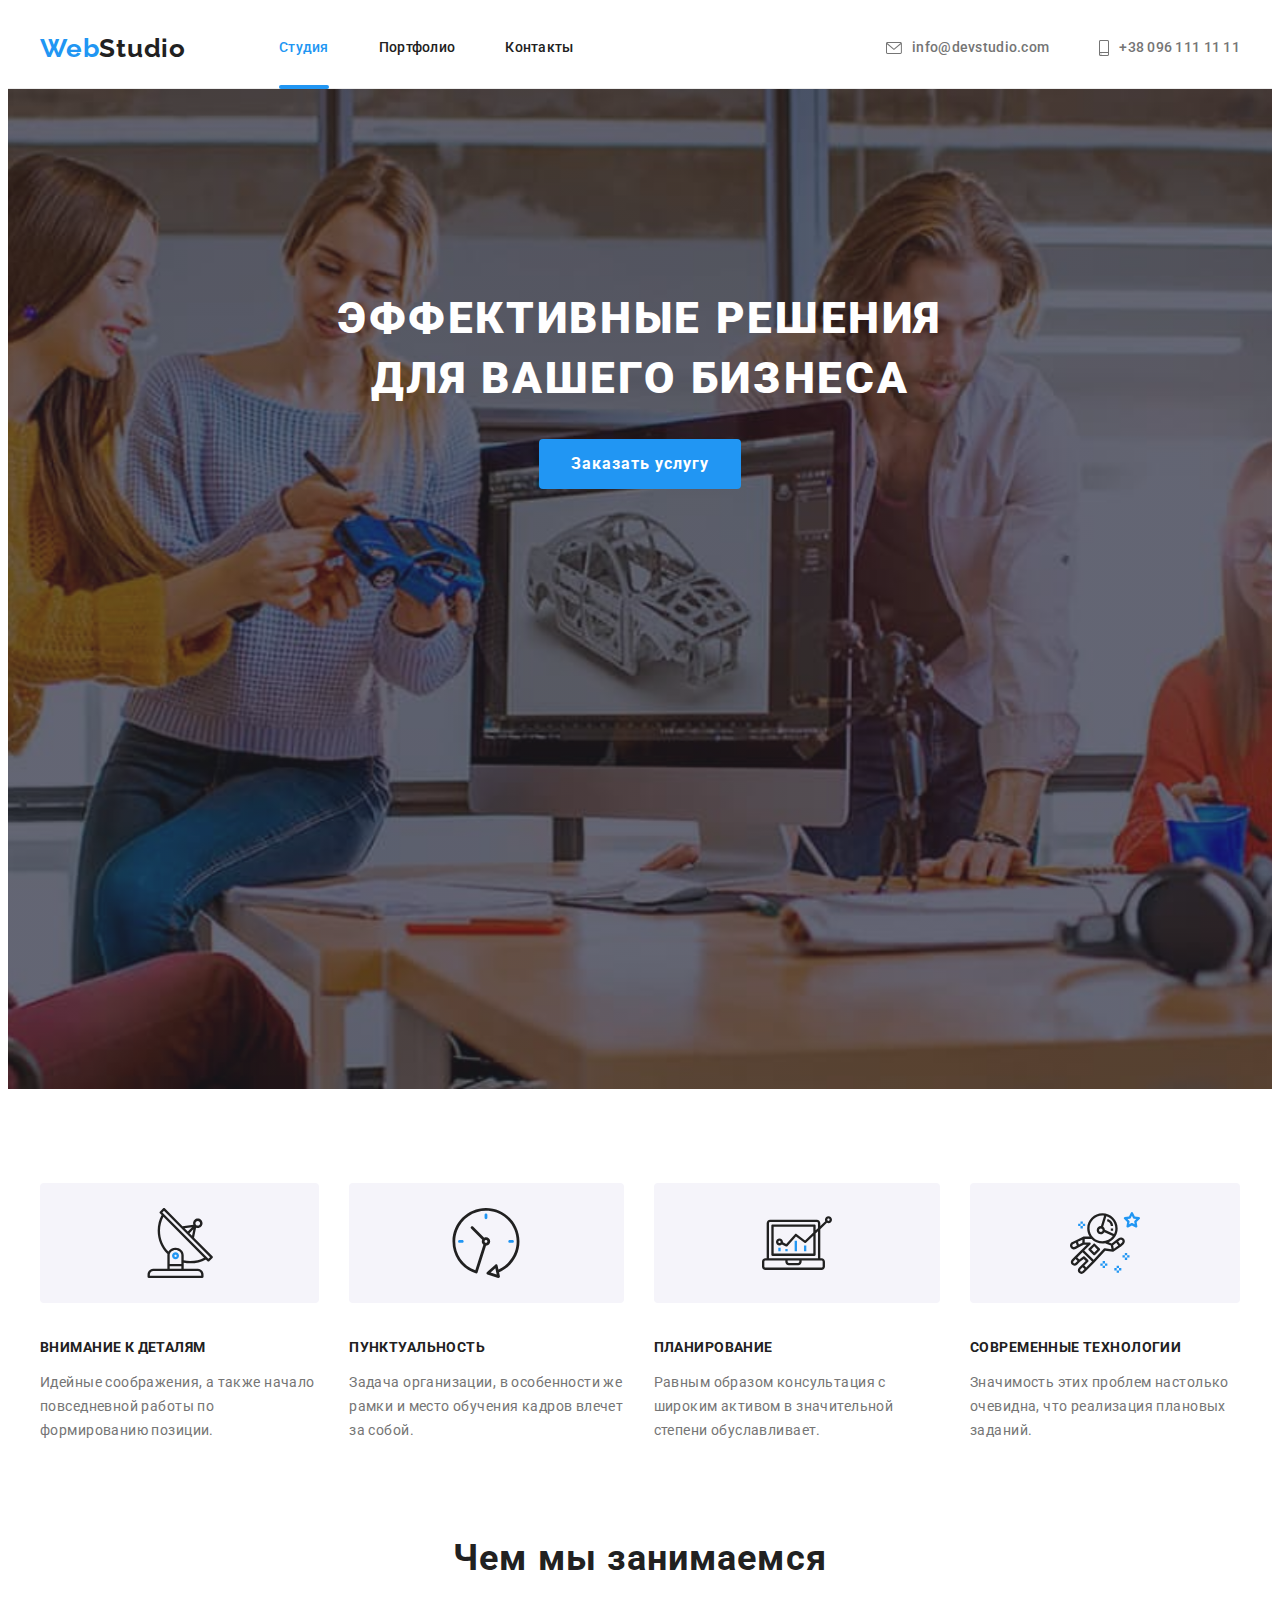
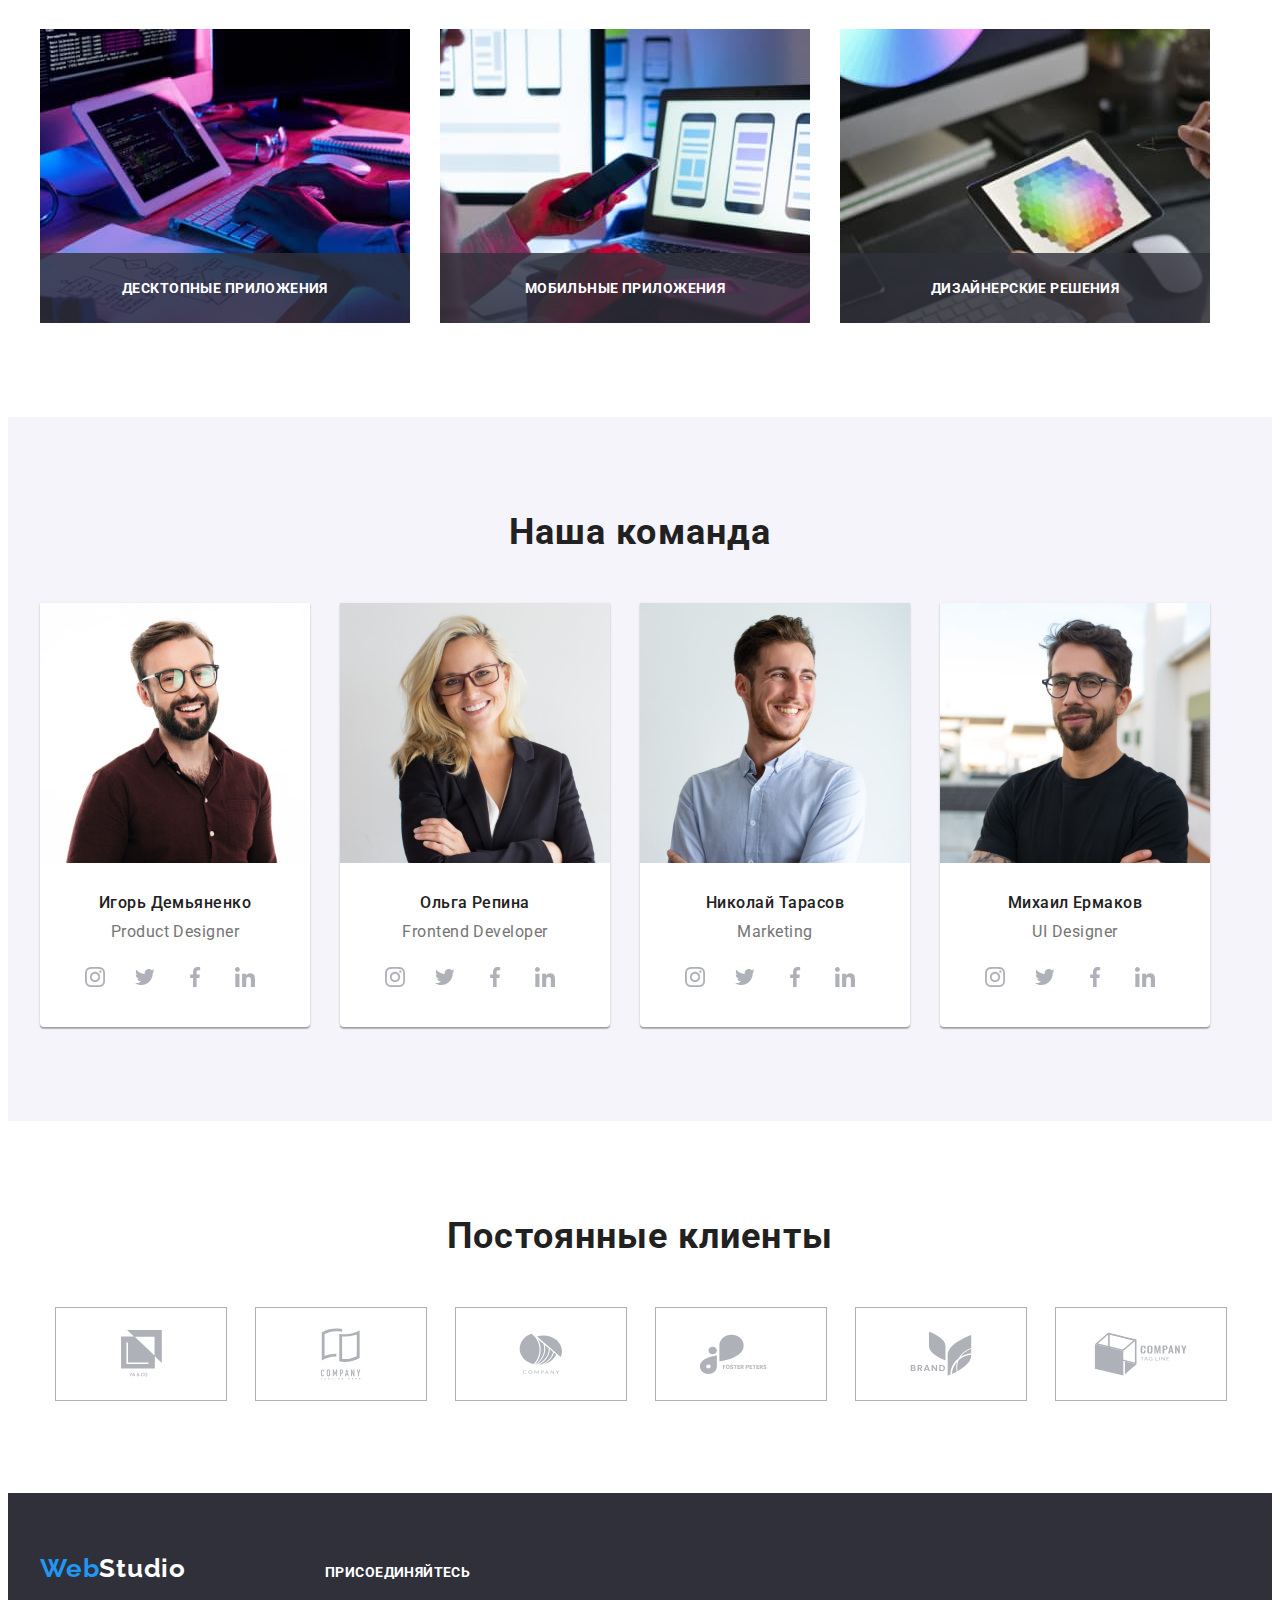
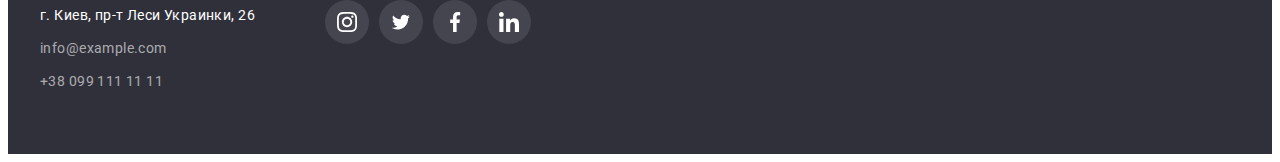
==== index.html @ 108ed402 "Initial commit" ====
<!DOCTYPE html>
<html lang="ru">

<head>
    <meta charset="UTF-8">
    <meta http-equiv="X-UA-Compatible" content="IE=edge">
    <meta name="viewport" content="width=device-width, initial-scale=1.0">
    <title>goit-markup-hw-03</title>
    <link rel="preconnect" href="https://fonts.googleapis.com">
    <link rel="preconnect" href="https://fonts.gstatic.com" crossorigin>
    <link
        href="https://fonts.googleapis.com/css2?family=Raleway:wght@700&family=Roboto:wght@400;500;700;900&display=swap"
        rel="stylesheet">
    <link rel="stylesheet" href="https://cdnjs.cloudflare.com/ajax/libs/modern-normalize/1.1.0/modern-normalize.min.css"
        integrity="sha512-wpPYUAdjBVSE4KJnH1VR1HeZfpl1ub8YT/NKx4PuQ5NmX2tKuGu6U/JRp5y+Y8XG2tV+wKQpNHVUX03MfMFn9Q=="
        crossorigin="anonymous" referrerpolicy="no-referrer" />
    <link rel="stylesheet" href="./css/style.css">
</head>

<body class="page">
    <!-- Шапка страницы -->
    <header class="page-header">
        <div class="container page-header-container">
            <nav class="page-header-nav">
                <!--Логотип-ссылка-->
                <a href="./index.html" class="logo link header-logo"><span class="logo-web">Web</span>Studio</a>
                <!--Навигация на другие страницы-->
                <ul class="site-nav list">
                    <li class="site-nav-item"><a href="./index.html" class="site-nav-link link site-nav-link-current"
                            aria-current="page">Студия</a></li>
                    <li class="site-nav-item"><a href="./portfolio.html" class="site-nav-link link">Портфолио</a></li>
                    <li class="site-nav-item"><a href="" class="site-nav-link link">Контакты</a></li>
                </ul>
            </nav>
            <!--Контакты-->
            <ul class="contacts-nav list">
                <li class="contacts-nav-item">
                    <a href="mailto:info@devstudio.com" class="contacts-nav-link link">
                        <svg class="header-contact-icon" width="16" height="12">
                            <use href="./images/icons.svg#icon-header_mail"></use>
                        </svg>
                        info@devstudio.com
                    </a>
                </li>
                <li class="contacts-nav-item">
                    <a href="tel:+380961111111" class="contacts-nav-link link">
                        <svg class="header-contact-icon" width="10" height="16">
                            <use href="./images/icons.svg#icon-header_phone"></use>
                        </svg>
                        +38 096 111 11 11
                    </a>
                </li>
            </ul>
        </div>
    </header>
    <!--Основная часть страницы-->
    <main>
        <!--Герой-->
        <section class="hero">
            <h1 class="hero-title">Эффективные решения для вашего бизнеса</h1>
            <button type="button" class="button button-hero" data-modal-open>Заказать услугу</button>
            <div class="backdrop is-hidden" data-modal>
                <div class="modal">
                    <button class="modal-close-btn" data-modal-close>
                        <svg class="modal-close-icon" width="11" height="11">
                            <use href="./images/icons.svg#icon-close"></use>
                        </svg>
                    </button>
                </div>
            </div>
        </section>
        <!--Блок особенности-->
        <section class="section">
            <div class="container">
                <h2 class="section-title section-title-unvisible">Особенности</h2>
                <ul class="feature-list list">
                    <li class="feature-list-item icon-details">
                        <div class="feature-list-container">
                            <svg class="feature-list-icon" width="70" height="70">
                                <use href="./images/icons.svg#icon-features_01_details"></use>
                            </svg>
                        </div>
                        <h3 class="feature-list-title">Внимание к деталям</h3>
                        <p class="feature-list-text">Идейные соображения, а также начало повседневной работы по
                            формированию позиции.
                        </p>
                    </li>
                    <li class="feature-list-item icon-time">
                        <div class="feature-list-container">
                            <svg class="feature-list-icon" width="70" height="70">
                                <use href="./images/icons.svg#icon-features_02_time"></use>
                            </svg>
                        </div>
                        <h3 class="feature-list-title">Пунктуальность</h3>
                        <p class="feature-list-text">Задача организации, в особенности же рамки и место обучения кадров
                            влечет за собой.
                        </p>
                    </li>
                    <li class="feature-list-item icon-planing">
                        <div class="feature-list-container">
                            <svg class="feature-list-icon" width="70" height="70">
                                <use href="./images/icons.svg#icon-features_03_planing"></use>
                            </svg>
                        </div>
                        <h3 class="feature-list-title">Планирование</h3>
                        <p class="feature-list-text">Равным образом консультация с широким активом в значительной
                            степени обуславливает.
                        </p>
                    </li>
                    <li class="feature-list-item icon-technology">
                        <div class="feature-list-container">
                            <svg class="feature-list-icon" width="70" height="70">
                                <use href="./images/icons.svg#icon-features_04_technology"></use>
                            </svg>
                        </div>
                        <h3 class="feature-list-title">Современные технологии</h3>
                        <p class="feature-list-text">Значимость этих проблем настолько очевидна, что реализация плановых
                            заданий.</p>
                    </li>
                </ul>
            </div>
        </section>
        <!--Блок Чем мы занимаемся-->
        <section class="section section-our-jobs">
            <div class="container">
                <h2 class="section-title section-our-jobs-title">Чем мы занимаемся</h2>
                <ul class="our-jobs-list list">
                    <li class="our-jobs-list-item">
                        <img class="our-jobs-img" src="./images/WhatWeAreDo1.jpg"
                            alt="Человек занимается написание кода для приложения на компьютере" width="370"
                            height="294">
                        <p class="our-jobs-list-text">Десктопные приложения</p>
                    </li>
                    <li class="our-jobs-list-item">
                        <img class="our-jobs-img" src="./images/WhatWeAreDo2.jpg"
                            alt="Человек выбирает макет для приложения, держа в руке телефон" width="370" height="294">
                        <p class="our-jobs-list-text">Мобильные приложения</p>
                    </li>
                    <li class="our-jobs-list-item">
                        <img class="our-jobs-img" src="./images/WhatWeAreDo3.jpg" alt="Человек подбор цвет на планшете"
                            width="370" height="294">
                        <p class="our-jobs-list-text">Дизайнерские решения</p>
            </div>
            </li>
            </ul>
            </div>
        </section>
        <!--Блок Наша команда-->
        <section class="section team">
            <div class="container">
                <h2 class="section-title">Наша команда</h2>
                <ul class="team-list list">
                    <li class="team-list-item">
                        <img src="./images/personal1.jpg" alt="Парень в очках с бородой и усами в бордовой рубашке"
                            width="270" height="260" class="team-photo">
                        <h3 class="team-list-title">Игорь Демьяненко</h3>
                        <p class="team-list-text">Product Designer</p>
                        <ul class="team-social-list list">
                            <li class="team-social-item">
                                <a href="" class="team-social-link link">
                                    <svg class="team-social-icon" width="20" height="20">
                                        <use href="./images/icons.svg#icon-social_instagram"></use>
                                    </svg>
                                </a>
                            </li>
                            <li class="team-social-item">
                                <a href="" class="team-social-link link">
                                    <svg class="team-social-icon" width="20" height="20">
                                        <use href="./images/icons.svg#icon-social_twitter"></use>
                                    </svg>
                                </a>
                            </li>
                            <li class="team-social-item">
                                <a href="" class="team-social-link link">
                                    <svg class="team-social-icon" width="20" height="20">
                                        <use href="./images/icons.svg#icon-social_facebook"></use>
                                    </svg>
                                </a>
                            </li>
                            <li class="team-social-item">
                                <a href="" class="team-social-link link">
                                    <svg class="team-social-icon" width="20" height="20">
                                        <use href="./images/icons.svg#icon-social_linkedin"></use>
                                    </svg>
                                </a>
                            </li>
                        </ul>
                    </li>
                    <li class="team-list-item">
                        <img src="./images/personal2.jpg" alt="Девушка со светлыми волосами в очках а пиджаке"
                            width="270" height="260" class="team-photo">
                        <h3 class="team-list-title">Ольга Репина</h3>
                        <p class="team-list-text">Frontend Developer</p>
                        <ul class="team-social-list list">
                            <li class="team-social-item">
                                <a href="" class="team-social-link link">
                                    <svg class="team-social-icon" width="20" height="20">
                                        <use href="./images/icons.svg#icon-social_instagram"></use>
                                    </svg>
                                </a>
                            </li>
                            <li class="team-social-item">
                                <a href="" class="team-social-link link">
                                    <svg class="team-social-icon" width="20" height="20">
                                        <use href="./images/icons.svg#icon-social_twitter"></use>
                                    </svg>
                                </a>
                            </li>
                            <li class="team-social-item">
                                <a href="" class="team-social-link link">
                                    <svg class="team-social-icon" width="20" height="20">
                                        <use href="./images/icons.svg#icon-social_facebook"></use>
                                    </svg>
                                </a>
                            </li>
                            <li class="team-social-item">
                                <a href="" class="team-social-link link">
                                    <svg class="team-social-icon" width="20" height="20">
                                        <use href="./images/icons.svg#icon-social_linkedin"></use>
                                    </svg>
                                </a>
                            </li>
                        </ul>
                    </li>
                    <li class="team-list-item">
                        <img src="./images/personal3.jpg" alt="Парень в светлой рубашке" width="270" height="260"
                            class="team-photo">
                        <h3 class="team-list-title">Николай Тарасов</h3>
                        <p class="team-list-text">Marketing</p>
                        <ul class="team-social-list list">
                            <li class="team-social-item">
                                <a href="" class="team-social-link link">
                                    <svg class="team-social-icon" width="20" height="20">
                                        <use href="./images/icons.svg#icon-social_instagram"></use>
                                    </svg>
                                </a>
                            </li>
                            <li class="team-social-item">
                                <a href="" class="team-social-link link">
                                    <svg class="team-social-icon" width="20" height="20">
                                        <use href="./images/icons.svg#icon-social_twitter"></use>
                                    </svg>
                                </a>
                            </li>
                            <li class="team-social-item">
                                <a href="" class="team-social-link link">
                                    <svg class="team-social-icon" width="20" height="20">
                                        <use href="./images/icons.svg#icon-social_facebook"></use>
                                    </svg>
                                </a>
                            </li>
                            <li class="team-social-item">
                                <a href="" class="team-social-link link">
                                    <svg class="team-social-icon" width="20" height="20">
                                        <use href="./images/icons.svg#icon-social_linkedin"></use>
                                    </svg>
                                </a>
                            </li>
                        </ul>
                    </li>
                    <li class="team-list-item">
                        <img src="./images/personal4.jpg" alt="Парень в очках с бородой и усами в черной футболке"
                            width="270" height="260" class="team-photo">
                        <h3 class="team-list-title">Михаил Ермаков</h3>
                        <p class="team-list-text">UI Designer</p>
                        <ul class="team-social-list list">
                            <li class="team-social-item">
                                <a href="" class="team-social-link link">
                                    <svg class="team-social-icon" width="20" height="20">
                                        <use href="./images/icons.svg#icon-social_instagram"></use>
                                    </svg>
                                </a>
                            </li>
                            <li class="team-social-item">
                                <a href="" class="team-social-link link">
                                    <svg class="team-social-icon" width="20" height="20">
                                        <use href="./images/icons.svg#icon-social_twitter"></use>
                                    </svg>
                                </a>
                            </li>
                            <li class="team-social-item">
                                <a href="" class="team-social-link link">
                                    <svg class="team-social-icon" width="20" height="20">
                                        <use href="./images/icons.svg#icon-social_facebook"></use>
                                    </svg>
                                </a>
                            </li>
                            <li class="team-social-item">
                                <a href="" class="team-social-link link">
                                    <svg class="team-social-icon" width="20" height="20">
                                        <use href="./images/icons.svg#icon-social_linkedin"></use>
                                    </svg>
                                </a>
                            </li>
                        </ul>
                    </li>
                </ul>
            </div>
        </section>
        <!--Блок Наши клиенты-->
        <section class="section clients">
            <div class="container">
                <h2 class="section-title">Постоянные клиенты</h2>
                <ul class="client-list list">
                    <li class="client-list-item"><a href="" class="client-link link">
                            <svg class="client-icon" width="41" height="46.7">
                                <use href="./images/icons.svg#icon-partner_1"></use>
                            </svg>
                        </a></li>
                    <li class="client-list-item"><a href="" class="client-link link">
                            <svg class="client-icon" width="40" height="52">
                                <use href="./images/icons.svg#icon-partner_2"></use>
                            </svg>
                        </a></li>
                    <li class="client-list-item"><a href="" class="client-link link">
                            <svg class="client-icon" width="43.46" height="41.18">
                                <use href="./images/icons.svg#icon-partner_3"></use>
                            </svg>
                        </a></li>
                    <li class="client-list-item"><a href="" class="client-link link">
                            <svg class="client-icon" width="84.44" height="40.62">
                                <use href="./images/icons.svg#icon-partner_4"></use>
                            </svg>
                        </a></li>
                    <li class="client-list-item"><a href="" class="client-link link">
                            <svg class="client-icon" width="62.54" height="45.43">
                                <use href="./images/icons.svg#icon-partner_5"></use>
                            </svg>
                        </a></li>
                    <li class="client-list-item"><a href="" class="client-link link">
                            <svg class="client-icon" width="93.79" height="43.93">
                                <use href="./images/icons.svg#icon-partner_6"></use>
                            </svg>
                        </a></li>
                </ul>
            </div>
        </section>
    </main>
    <!--Подвал-->
    <footer class="footer">
        <div class="container fooret-container">
            <div class="footer-container-contacts"><a href="./index.html" class="footer-logo link logo"><span
                        class="logo-web">Web</span>Studio</a>
                <address>
                    <ul class="footer-contacts-list list">
                        <li class="footer-contacts-list-item"><a
                                href="https://www.google.com/maps/place/%D0%B1%D1%83%D0%BB.+%D0%9B%D0%B5%D1%81%D0%B8+%D0%A3%D0%BA%D1%80%D0%B0%D0%B8%D0%BD%D0%BA%D0%B8,+26,+%D0%9A%D0%B8%D0%B5%D0%B2,+02000/@50.4265807,30.5361971,17z/data=!3m1!4b1!4m5!3m4!1s0x40d4cf0e033ecbe9:0x57a4dffefec77da0!8m2!3d50.4265807!4d30.5383858"
                                class="footer-contacts-adress-link footer-contacts-link link">г. Киев, пр-т Леси
                                Украинки, 26</a></li>
                        <li class="footer-contacts-list-item"><a href="mailto:info@example.com"
                                class="footer-contacts-link link">info@example.com</a></li>
                        <li class="footer-contacts-list-item"><a href="tel:+380991111111"
                                class="footer-contacts-link link">+38 099 111
                                11 11</a></li>
                    </ul>
                </address>
            </div>
            <div class="footer-container-social">
                <h2 class="footer-social-title">Присоединяйтесь</h2>
                <ul class="footer-social-list list">
                    <li class="footer-social-item">
                        <a href="" class="footer-social-link link">
                            <svg class="footer-social-icon" width="20" height="20">
                                <use href="./images/icons.svg#icon-social_instagram"></use>
                            </svg>
                        </a>
                    </li>
                    <li class="footer-social-item">
                        <a href="" class="footer-social-link link">
                            <svg class="footer-social-icon" width="20" height="16.25">
                                <use href="./images/icons.svg#icon-social_twitter"></use>
                            </svg>
                        </a>
                    </li>
                    <li class="footer-social-item">
                        <a href="" class="footer-social-link link">
                            <svg class="footer-social-icon" width="20" height="20">
                                <use href="./images/icons.svg#icon-social_facebook"></use>
                            </svg>
                        </a>
                    </li>
                    <li class="footer-social-item">
                        <a href="" class="footer-social-link link">
                            <svg class="footer-social-icon" width="20" height="20">
                                <use href="./images/icons.svg#icon-social_linkedin"></use>
                            </svg>
                        </a>
                    </li>
                </ul>
            </div>
        </div>
    </footer>
    <script src="./js/modal.js"></script>
</body>
</html>
---- css/style.css ----
/* ++вторичный цвет текста #212121; */
/* ++основной цвет текста #757575; */
/* белый #FFFFFF; */

/* ++акцент #2196F3; */

/* ++цвет почты и телефона в футере rgba(255, 255, 255, 0.6); */

/* основной цвет фона #FFFFFF */
/* вторичный цвет фона #F5F4FA */
/* фон хедера #FFFFFF */
/* фон футера #2F303A */

/*============================ Variables ==========================*/

:root {
    --main-text-color: #757575;
    --title-text-color: #212121;
    --action-color: #2196F3;
    --hero-title-color: #FFFFFF;
    --hero-btn-text-color: #FFFFFF;
    --hero-btn-bcg-color-action: #188CE8;
    --footer-mailphone-text-color: rgba(255, 255, 255, 0.6);

    --maim-background-color: #FFFFFF;
    --second-background-color: #F5F4FA;
    --hero-background-color: #C4C4C4;
    --footer-background-color: #2F303A;

    --header-border-bottom-color: #ECECEC;

    --feature-list-icon-background-color: #F5F4FA;

    --team-social-icon-color-passed: #AFB1B8;
    --team-social-icon-color-aktived: #FFFFFF;
    --team-social-icon-backgroundcolor-actived: #2196f3;
    --team-cards-background-color: #FFFFFF;

    --client-border-color-passer: #AFB1B8;
    --client-icon-color-passed: #AFB1B8;
    --client-border-color-actived: #2196F3;
    --client-icon-color-actived: #2196F3;

    --footer-social-icon-colot: #FFFFFF;
    --footer-social-icon-background-color-passed: rgba(255, 255, 255, 0.1);
    --footer-social-icon-background-color-actived: #2196F3;

    --trans-duration: 250ms;
    --trans-timing: cubic-bezier(0.4, 0, 0.2, 1);
}

/*=========================== Global =======================*/

h1,
h2,
h3,
h4,
h5,
h6,
p,
ul {

    padding: 0;
    margin: 0;
}

.container {
    width: 1200px;
    padding: 0 15px;
    /* outline: solid 2px red; */
    margin: 0 auto;
}

.page {
    color: var(--main-text-color);
    background-color: var(--maim-background-color);

    font-family: Roboto, sans-serif;
    letter-spacing: 0.03em;
}

.list {
    list-style: none;
}

.link {
    text-decoration: none;
}

.section {
    padding-top: 94px;
    padding-bottom: 94px;
}

.button {
    border-style: none;
    border-radius: 4px;
    display: inline-block;

    cursor: pointer;

    font-family: inherit;
    font-size: 16px;
    text-align: center;
}

/*=========================== MAIN PAGE ==============================*/

/*============================ Header-all-pages ==============================*/

.page-header {
    border-bottom: var(--header-border-bottom-color) solid 1px;
}

.page-header-container {
    display: flex;
    align-items: center;
    /* justify-content: space-between; */
}

/*++++++ Logo-all-pages ++++++*/

.logo {
    color: var(--title-text-color);

    font-family: Raleway, sans-serif;
    font-weight: 700;
    font-size: 26px;
    line-height: 1.19;
    letter-spacing: 0.03em;
}

.logo-web {
    color: var(--action-color);
}

.header-logo {
    margin-right: 93px;
}

/*+++++ Navigate-site-all-pages ++++++*/

.page-header-nav {
    display: flex;
    align-items: center;
}

.site-nav-link {
    display: block;
    padding-top: 32px;
    padding-bottom: 32px;

    color: var(--title-text-color);

    transition-property: color;
    transition-duration: var(--trans-duration);
    transition-timing-function: var(--trans-timing);
}

.site-nav {
    display: flex;
}

.site-nav-item:not(:last-child) {
    margin-right: 50px;
}

.site-nav,
.contacts-nav {
    letter-spacing: 0.02em;
    font-weight: 500;
    font-size: 14px;
    line-height: 1.14;
}

.site-nav-link:hover,
.site-nav-link:focus,
.site-nav-link-current {
    color: var(--action-color);
}

.site-nav-item {
    position: relative;
}

.site-nav-link-current::after {
    position: absolute;
    bottom: -1px;

    content: '';
    display: block;
    width: 100%;
    height: 4px;
    border-radius: 2px;

    background-color: var(--action-color);
}

/*++++++ Contacts-all-pages +++++++*/

.contacts-nav {
    display: flex;
    margin-left: auto;
}

.contacts-nav-item:not(:last-child) {
    margin-right: 50px;
}

.contacts-nav-link {
    display: flex;
    align-items: center;

    color: var(--main-text-color);

    transition-property: color;
    transition-duration: var(--trans-duration);
    transition-timing-function: var(--trans-timing);
}

.header-contact-icon {
    fill: currentColor;
    margin-right: 10px;
}

.contacts-nav-link:hover,
.contacts-nav-link:focus {
    color: var(--action-color);
}

/*============================ Hero-main-pages ================================*/

.hero {
    padding-top: 200px;
    padding-bottom: 200px;
    margin-left: auto;
    margin-right: auto;
    /* outline: solid red 1px; */

    height: 600px;
    max-width: 1600px;

    background-image:
        linear-gradient(to right, rgba(47, 48, 58, 0.4), rgba(47, 48, 58, 0.4)),
        url('../images/hero_background.jpg');
    background-color: var(--hero-background-color);
    background-repeat: no-repeat;
    background-position: center;
    background-size: cover;

    text-align: center;
}


.hero-title {
    margin-top: 0;
    margin-bottom: 30px;
    margin-left: auto;
    margin-right: auto;
    width: 696px;

    color: var(--hero-title-color);

    text-transform: uppercase;
    letter-spacing: 0.06em;
    font-weight: 900;
    font-size: 44px;
    line-height: 1.36;
}

.button-hero {
    min-width: 200px;
    padding: 10px 32px;

    background-color: var(--action-color);
    color: var(--hero-btn-text-color);

    letter-spacing: 0.06em;
    line-height: 30px;
    font-weight: 700;

    transition-property: background-color;
    transition-duration: var(--trans-duration);
    transition-timing-function: var(--trans-timing);
}

.button-hero:focus,
.button-hero:hover {
    background-color: var(--hero-btn-bcg-color-action);
}

.backdrop.is-hidden {
    opacity: 0;
    pointer-events: none;
}

.backdrop {
    position: fixed;
    top: 0;
    left: 0;
    z-index: 999;

    width: 100%;
    height: 100%;

    background-color: rgba(0, 0, 0, 0.2);

    transition-property: opacity;
    transition-duration: var(--trans-duration);
    transition-timing-function: var(--trans-timing);
}

.modal {
    position: absolute;
    top: 50%;
    left: 50%;
    transform: translate(-50%, -50%);

    min-width: 528px;
    min-height: 581px;

    padding-top: 8px;
    padding-right: 8px;

    background-color: #FFFFFF;
    box-shadow: 0px 1px 3px rgba(0, 0, 0, 0.12), 0px 1px 1px rgba(0, 0, 0, 0.14), 0px 2px 1px rgba(0, 0, 0, 0.2);
    border-radius: 4px;
}

.modal-close-btn {
    display: flex;
    justify-content: center;
    align-items: center;
    margin-left: auto;

    width: 30px;
    height: 30px;

    border-radius: 50%;
    border: 1px solid rgba(0, 0, 0, 0.1);
    background-color: #FFFFFF;
    cursor: pointer;
}

/*=============================== Main-main-pages =============================*/

/*+++++++ features-main-pages +++++++*/

.section-title {
    margin-bottom: 50px;

    color: var(--title-text-color);

    text-align: center;
    font-weight: 700;
    font-size: 36px;
    line-height: 42px;
    letter-spacing: 0.03em;
}

.section-title-unvisible {
    position: absolute;
    width: 1px;
    height: 1px;

    margin: -1px;
    border: 0;
    padding: 0;

    white-space: nowrap;
    clip-path: inset(100%);
    clip: rect(0 0 0 0);
    overflow: hidden;
}

.feature-list {
    display: flex;
}

.feature-list-container {
    margin-bottom: 30px;
    border-radius: 4px;
    display: flex;
    justify-content: center;
    align-items: center;
    padding-top: 25px;
    padding-bottom: 25px;

    background-color: #F5F4FA;
}

/*+++++++++++++++++++++++++++++++++++++++++++*/

.feature-list-item:not(:last-child) {
    margin-right: 30px;
}

.feature-list-item {
    min-width: 270px;
}

.feature-list-title {
    margin-top: 0;
    margin-bottom: 10px;

    color: var(--title-text-color);

    text-transform: uppercase;
    font-weight: 700;
    font-size: 14px;
    line-height: 2;
    letter-spacing: 0.03em;
}

.feature-list-text {
    margin-top: 0;
    margin-bottom: 0;

    font-size: 14px;
    line-height: 1.71;
    letter-spacing: 0.03em;
}

/*+++++++ Our-job-main-pages +++++++*/

.section-our-jobs {
    padding-top: 0;
}

.our-jobs-list {
    display: flex;
}

.our-jobs-img {
    display: block;
}

.our-jobs-list-item:not(:last-child) {
    margin-right: 30px;
}

.our-jobs-list-item {
    position: relative;
}

.our-jobs-list-text {
    position: absolute;
    bottom: 0;

    width: 370px;
    padding-top: 27px;
    padding-bottom: 27px;

    background-image: linear-gradient(to right, rgba(47, 48, 58, 0.8), rgba(47, 48, 58, 0.8));

    font-family: 'Roboto';
    font-style: normal;
    font-weight: 700;
    font-size: 14px;
    line-height: 16px;
    text-align: center;
    letter-spacing: 0.03em;
    text-transform: uppercase;

    color: #FFFFFF;
}

/*+++++++ Team-main-pages +++++++*/

.team-list {
    display: flex;
    flex-wrap: wrap;
    gap: 30px;
}

.team-list-item {
    box-shadow: 0px 1px 3px rgba(0, 0, 0, 0.12), 0px 1px 1px rgba(0, 0, 0, 0.14), 0px 2px 1px rgba(0, 0, 0, 0.2);
    border-radius: 0px 0px 4px 4px;
    padding-bottom: 30px;

    background-color: var(--team-cards-background-color);
}

.team-list-title {
    margin-bottom: 10px;
    color: var(--title-text-color);

    font-weight: 500;
    font-size: 16px;
    line-height: 1.19;
    text-align: center;
}

.team-list-text {
    font-size: 16px;
    line-height: 1.19;
    text-align: center;
    margin-bottom: 16px;
}

.team {
    background-color: var(--second-background-color);
}

.team-photo {
    margin-bottom: 30px;
    display: block;
}

.team-social-list {
    display: flex;
    justify-content: center;
}

.team-social-item {
    width: 40px;
    height: 40px;
    margin-right: 10px;
}

.team-list-item:last-child {
    margin-right: 0px;
}

.team-social-link {
    display: flex;
    align-items: center;
    justify-content: center;
    width: 100%;
    height: 100%;
    border-radius: 50%;

    color: var(--team-social-icon-color-passed);
    /*способ изменения цвета 1*/

    transition-property: color, background-color;
    transition-duration: var(--trans-duration);
    transition-timing-function: var(--trans-timing);
}

.team-social-icon {
    fill: currentColor;
    /*способ изменения цвета 1*/
}

.team-social-link:focus,
.team-social-link:hover {
    background-color: var(--team-social-icon-backgroundcolor-actived);
    color: var(--team-social-icon-color-aktived);
    /*способ изменения цвета 1*/
}

/*++++++++++++++++ client-main-page ++++++++++++++*/

.client-list {
    display: flex;
    flex-wrap: wrap;
    justify-content: center;
}

.client-list-item {
    width: 170px;
    height: 92px;
    border-radius: 4px;
}

.client-list-item:not(:last-child) {
    margin-right: 30px;
}

.client-link {
    display: flex;
    justify-content: center;
    align-items: center;
    width: 100%;
    height: 100%;
    border: 1px solid;
    border-color: var(--client-border-color-passer);

    color: var(--client-icon-color-passed);

    transition-property: color, border-color;
    transition-duration: var(--trans-duration);
    transition-timing-function: var(--trans-timing);
}

.client-icon {
    fill: currentColor;
}

.client-link:hover,
.client-link:focus {
    border-color: var(--client-border-color-actived);
    color: var(--client-icon-color-actived)
}

/*=========================== FOOTER-all-pages ==========================*/

.footer {
    padding: 60px 0;

    background-color: var(--footer-background-color);
}

.fooret-container {
    display: flex;
    align-items: baseline;
}

.footer-container-contacts {
    margin-right: 70px;
}

/*++++++++ footer-Logo-all-pages ++++++++++*/

.footer-logo {
    display: block;
    margin-bottom: 20px;

    color: var(--hero-title-color);
}

.footer-contacts-list-item:not(:last-child) {
    margin-bottom: 9px;
}

/*++++++++ Address-all-pages +++++++++*/


/*++++++++ footer-contacts-all-pages +++++++*/

.footer-contacts-adress-link,
.footer-contacts-link {
    font-style: normal;
    font-size: 14px;
    line-height: 1.71;
    letter-spacing: 0.03em;
}

.footer-contacts-link {
    color: var(--footer-mailphone-text-color);

    transition-property: color;
    transition-duration: var(--trans-duration);
    transition-timing-function: var(--trans-timing);
}

.footer-contacts-adress-link {
    color: var(--hero-title-color);

    transition-property: color;
    transition-duration: var(--trans-duration);
    transition-timing-function: var(--trans-timing);
}

.footer-contacts-link:focus,
.footer-contacts-link:hover {
    color: var(--action-color);
}

/*+++++++++++++ footer-social-all-pages++++++++++*/

.footer-social-title {
    margin-bottom: 20px;

    font-family: 'Roboto';
    font-style: normal;
    font-weight: 700;
    font-size: 14px;
    line-height: 16px;
    letter-spacing: 0.03em;
    text-transform: uppercase;

    color: #FFFFFF;
}

.footer-social-list {
    display: flex;
}

.footer-social-item {
    width: 44px;
    height: 44px;
    margin-right: 10px;

}

.footer-social-item:last-child {
    margin-right: 0;
}

.footer-social-link {
    display: flex;
    width: 100%;
    height: 100%;
    border-radius: 50%;
    justify-content: center;
    align-items: center;

    background-color: var(--footer-social-icon-background-color-passed);
    color: var(--footer-social-icon-colot);

    transition-property: background-color;
    transition-duration: var(--trans-duration);
    transition-timing-function: var(--trans-timing);
}

.footer-social-icon {
    fill: currentColor;
}

.footer-social-link:hover,
.footer-social-link:focus {
    background-color: var(--footer-social-icon-background-color-actived);
}


/*============================ PORTfOLIO PAGE ====================*/

/*+++++++++ Main-portfolio-page ++++++++++++*/

/*filter-button*/

.filter-btn-list {
    display: flex;
    justify-content: center;
    margin-bottom: 56px;
}

.filter-btn-list-item:not(:last-child) {
    margin-right: 8px;
}

.button-filter {
    min-width: 73px;
    padding: 6px 22px;

    background-color: var(--second-background-color);
    color: var(--title-text-color);

    letter-spacing: 0.03em;
    line-height: 26px;
    font-weight: 500;

    transition-property: background-color, color, box-shadow;
    transition-duration: var(--trans-duration);
    transition-timing-function: var(--trans-timing);
}

.button-filter:focus,
.button-filter:hover {
    background-color: var(--action-color);
    color: var(--hero-btn-text-color);
    box-shadow: 0px 3px 1px rgba(0, 0, 0, 0.1), 0px 1px 2px rgba(0, 0, 0, 0.08), 0px 2px 2px rgba(0, 0, 0, 0.12);
}

.portfolio-list {
    display: flex;
    flex-wrap: wrap;
    gap: 30px;
}

.portfolio-border {
    border-bottom: 1px solid #EEEEEE;
    border-left: 1px solid #EEEEEE;
    border-right: 1px solid #EEEEEE;
    padding-top: 20px;
    padding-left: 24px;
    padding-bottom: 20px;
    padding-right: 24px;
}

.portfolio-list-img {
    display: block;
}

.portfolio-list-title {
    margin-bottom: 4px;
    color: var(--title-text-color);

    letter-spacing: 0.06em;
    font-weight: 700;
    font-size: 18px;
    line-height: 2;
}

.portfolio-list-group {
    font-size: 16px;
    line-height: 1.88;
    color: var(--main-text-color);
}

.portfolio-list-thumb {
    position: relative;

    overflow: hidden;
}

.portfolio-list-thumb-text {
    position: absolute;
    top: 100%;

    display: block;
    width: 370px;
    height: 294px;
    padding-top: 63px;
    padding-right: 24px;
    padding-bottom: 63px;
    padding-left: 24px;

    font-family: 'Roboto';
    font-style: normal;
    font-weight: 400;
    font-size: 18px;
    line-height: 28px;
    letter-spacing: 0.03em;

    color: var(--hero-btn-text-color);
    background-image: linear-gradient(to right, rgba(33, 150, 243, 0.9), rgba(33, 150, 243, 0.9));

    transition-property: transform;
    transition-duration: var(--trans-duration);
    transition-timing-function: var(--trans-timing);
}

.portfolio-link:hover .portfolio-list-thumb-text {
    transform: translateY(-100%);
}

.portfolio-link {
    display: block;

    transition-property: box-shadow;
    transition-duration: var(--trans-duration);
    transition-timing-function: var(--trans-timing);
}

.portfolio-link:hover,
.portfolio-link:focus {
    box-shadow: 0px 1px 1px rgba(0, 0, 0, 0.12), 0px 4px 4px rgba(0, 0, 0, 0.06), 1px 4px 6px rgba(0, 0, 0, 0.16);
}
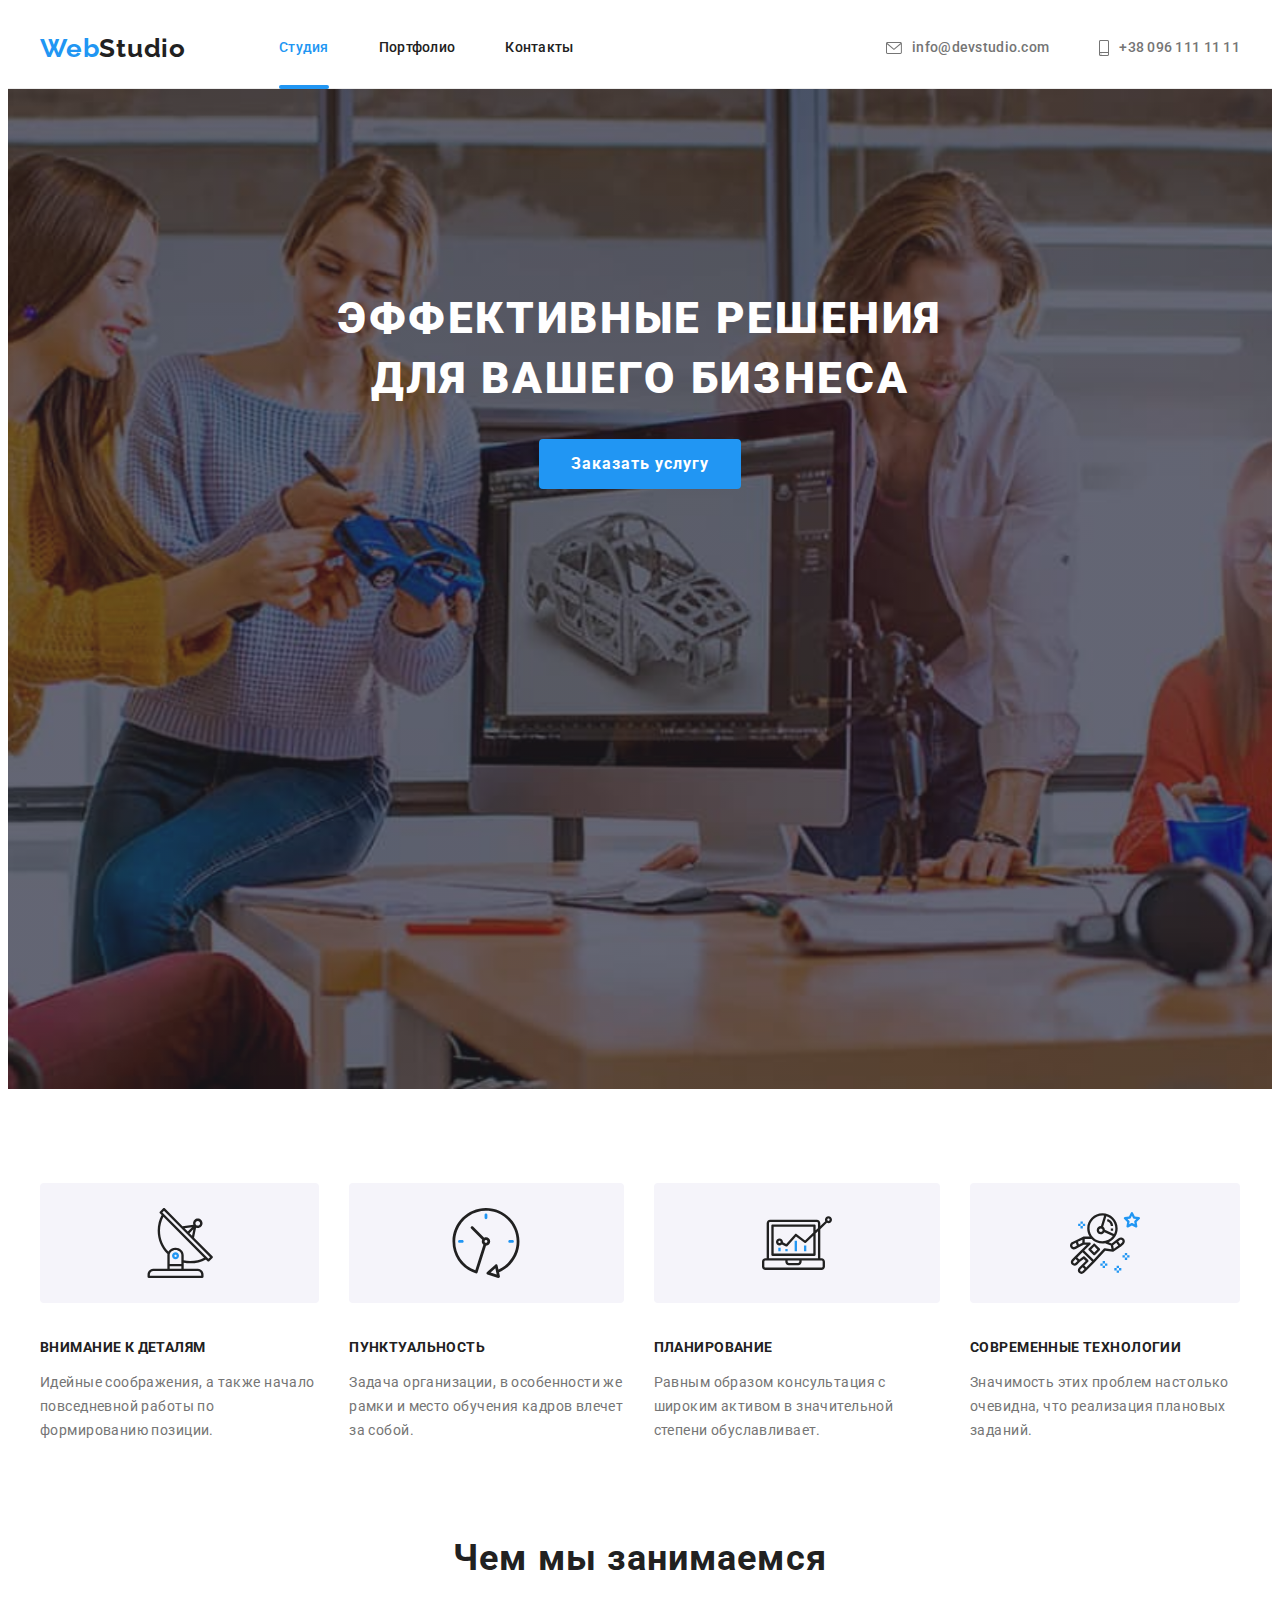
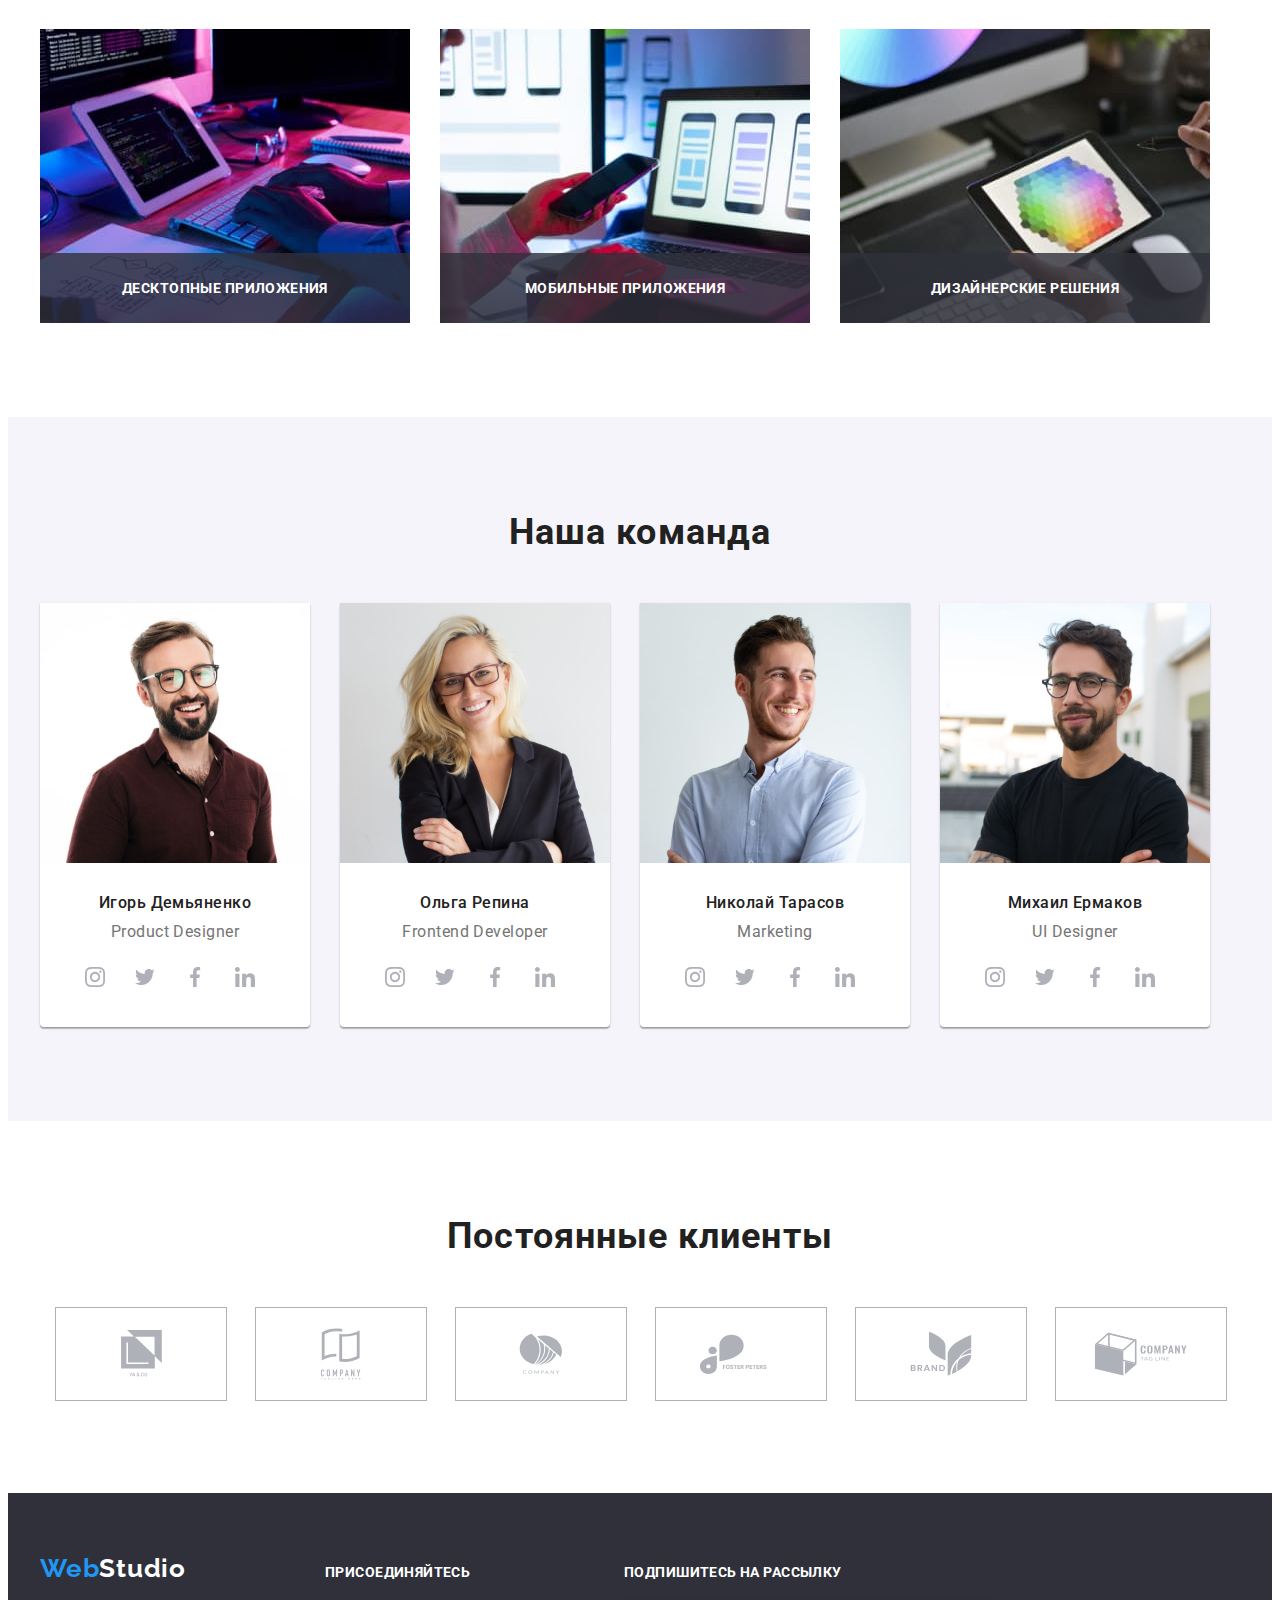
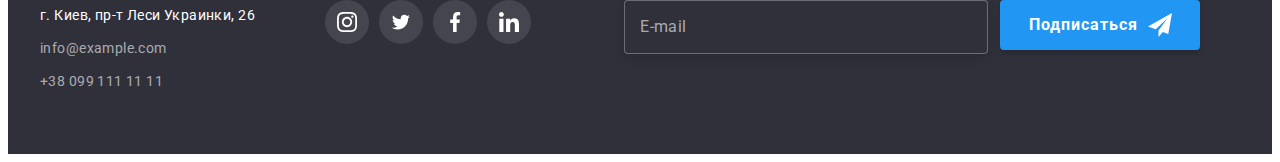
==== commit de2f762b: "Добавляет форму подписки на рассылку в футере" ====
--- a/index.html
+++ b/index.html
@@ -63,7 +63,7 @@
                 <div class="modal">
                     <button class="modal-close-btn" data-modal-close>
                         <svg class="modal-close-icon" width="11" height="11">
-                            <use href="./images/icons.svg#icon-close"></use>
+                            <use href="./images/icons.svg#modal-icon-close"></use>
                         </svg>
                     </button>
                 </div>
@@ -388,6 +388,19 @@
                     </li>
                 </ul>
             </div>
+            <div class="footer-container-newsletter">
+                <h2 class="footer-newsletter-title">Подпишитесь на рассылку</h2>
+                <form name="newsletter-sender" class="footer-newsletter-field">
+                    <input type="email" name="email" class="footer-newsletter-input" id="email">
+                    <label for="email" class="footer-newsletter-label">E-mail</label>
+                    <button type="submit" class="footer-newsletter-btn">
+                        Подписаться
+                        <svg class="footer-send-icon" width="24" height="24">
+                            <use href="./images/icons.svg#footer-icon-send"></use>
+                        </svg>
+                    </button>
+                </form>
+            </div>
         </div>
     </footer>
     <script src="./js/modal.js"></script>
--- a/css/style.css
+++ b/css/style.css
@@ -659,6 +659,10 @@
 }
 
 /*+++++++++++++ footer-social-all-pages++++++++++*/
+.footer-container-social {
+    margin-right: 93px;
+}
+
 
 .footer-social-title {
     margin-bottom: 20px;
@@ -713,6 +717,91 @@
 .footer-social-link:focus {
     background-color: var(--footer-social-icon-background-color-actived);
 }
+
+
+/*+++++++++++++++ footer-newsletter ++++++++++++++*/
+
+.footer-newsletter-title {
+    margin-bottom: 20px;
+    
+    font-family: 'Roboto';
+    font-style: normal;
+    font-weight: 700;
+    font-size: 14px;
+    line-height: 16px;
+    letter-spacing: 0.03em;
+    text-transform: uppercase;
+    
+    color: #FFFFFF;
+}
+
+.footer-newsletter-field{
+    position: relative;
+
+    display: flex;
+}
+
+.footer-newsletter-input {
+    width: 358px;
+    height: 50px;
+    margin-right: 12px;
+
+    border: 1px solid rgba(255, 255, 255, 0.3);
+    filter: drop-shadow(0px 4px 4px rgba(0, 0, 0, 0.15));
+    border-radius: 4px;
+    background-color: var(--footer-background-color);
+}
+
+.footer-newsletter-label {
+    position: absolute;
+    left: 16px;
+    top: 50%;
+    transform: translateY(-50%);
+
+    font-family: 'Roboto';
+    font-style: normal;
+    font-weight: 400;
+    font-size: 16px;
+    line-height: 20px;
+    
+    align-items: center;
+    letter-spacing: 0.03em;
+    
+    color: rgba(255, 255, 255, 0.6);
+}
+
+.footer-newsletter-btn {
+    position: relative;
+
+    width: 200px;
+    height: 50px;
+    padding-left: 29px;
+
+    font-family: 'Roboto';
+    font-style: normal;
+    font-weight: 700;
+    font-size: 16px;
+    line-height: 30px;
+    text-align: left;
+    letter-spacing: 0.06em;
+    
+    color: #FFFFFF;
+    background: #2196F3;
+    box-shadow: 0px 4px 4px rgba(0, 0, 0, 0.15);
+    border-radius: 4px;
+    border: none;
+
+    cursor: pointer;
+}
+
+.footer-send-icon {
+    position: absolute;
+    top: 50%;
+    transform: translateY(-50%);
+
+    margin-left: 10px;
+}
+
 
 
 /*============================ PORTfOLIO PAGE ====================*/
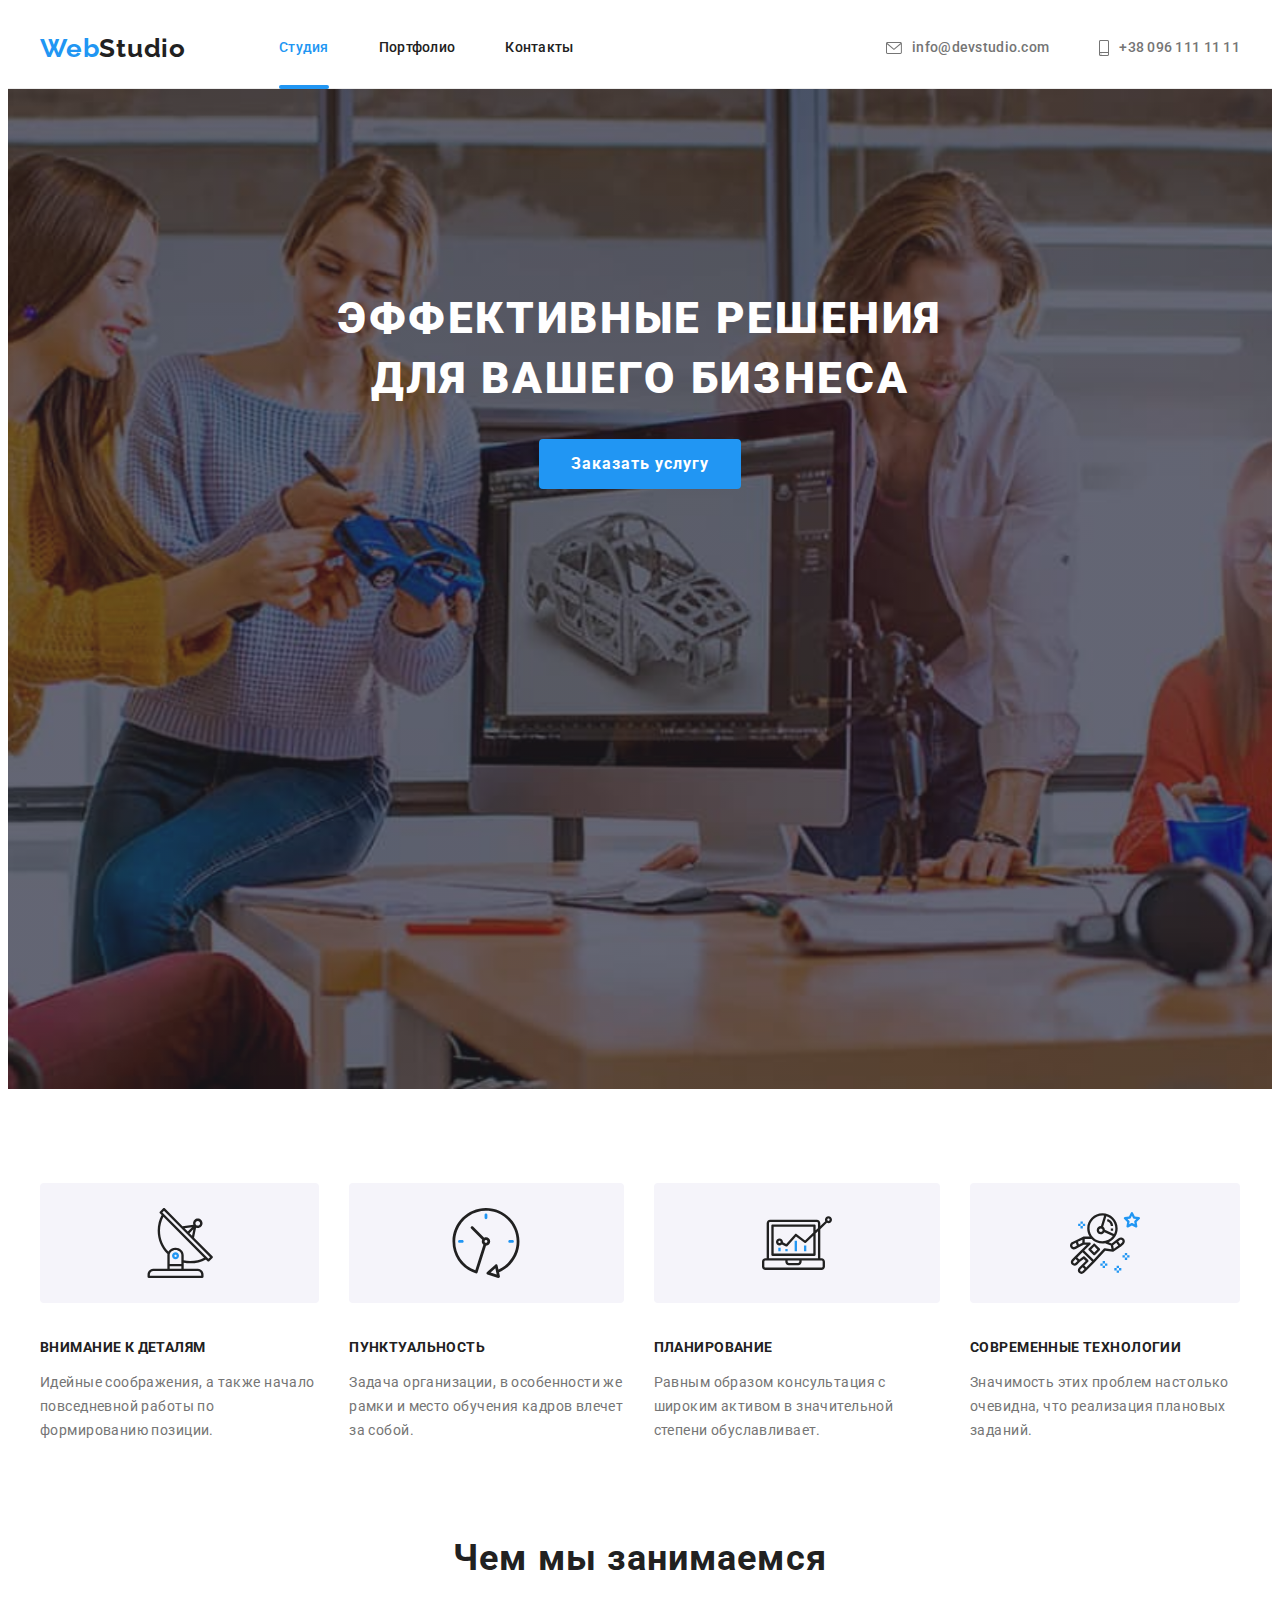
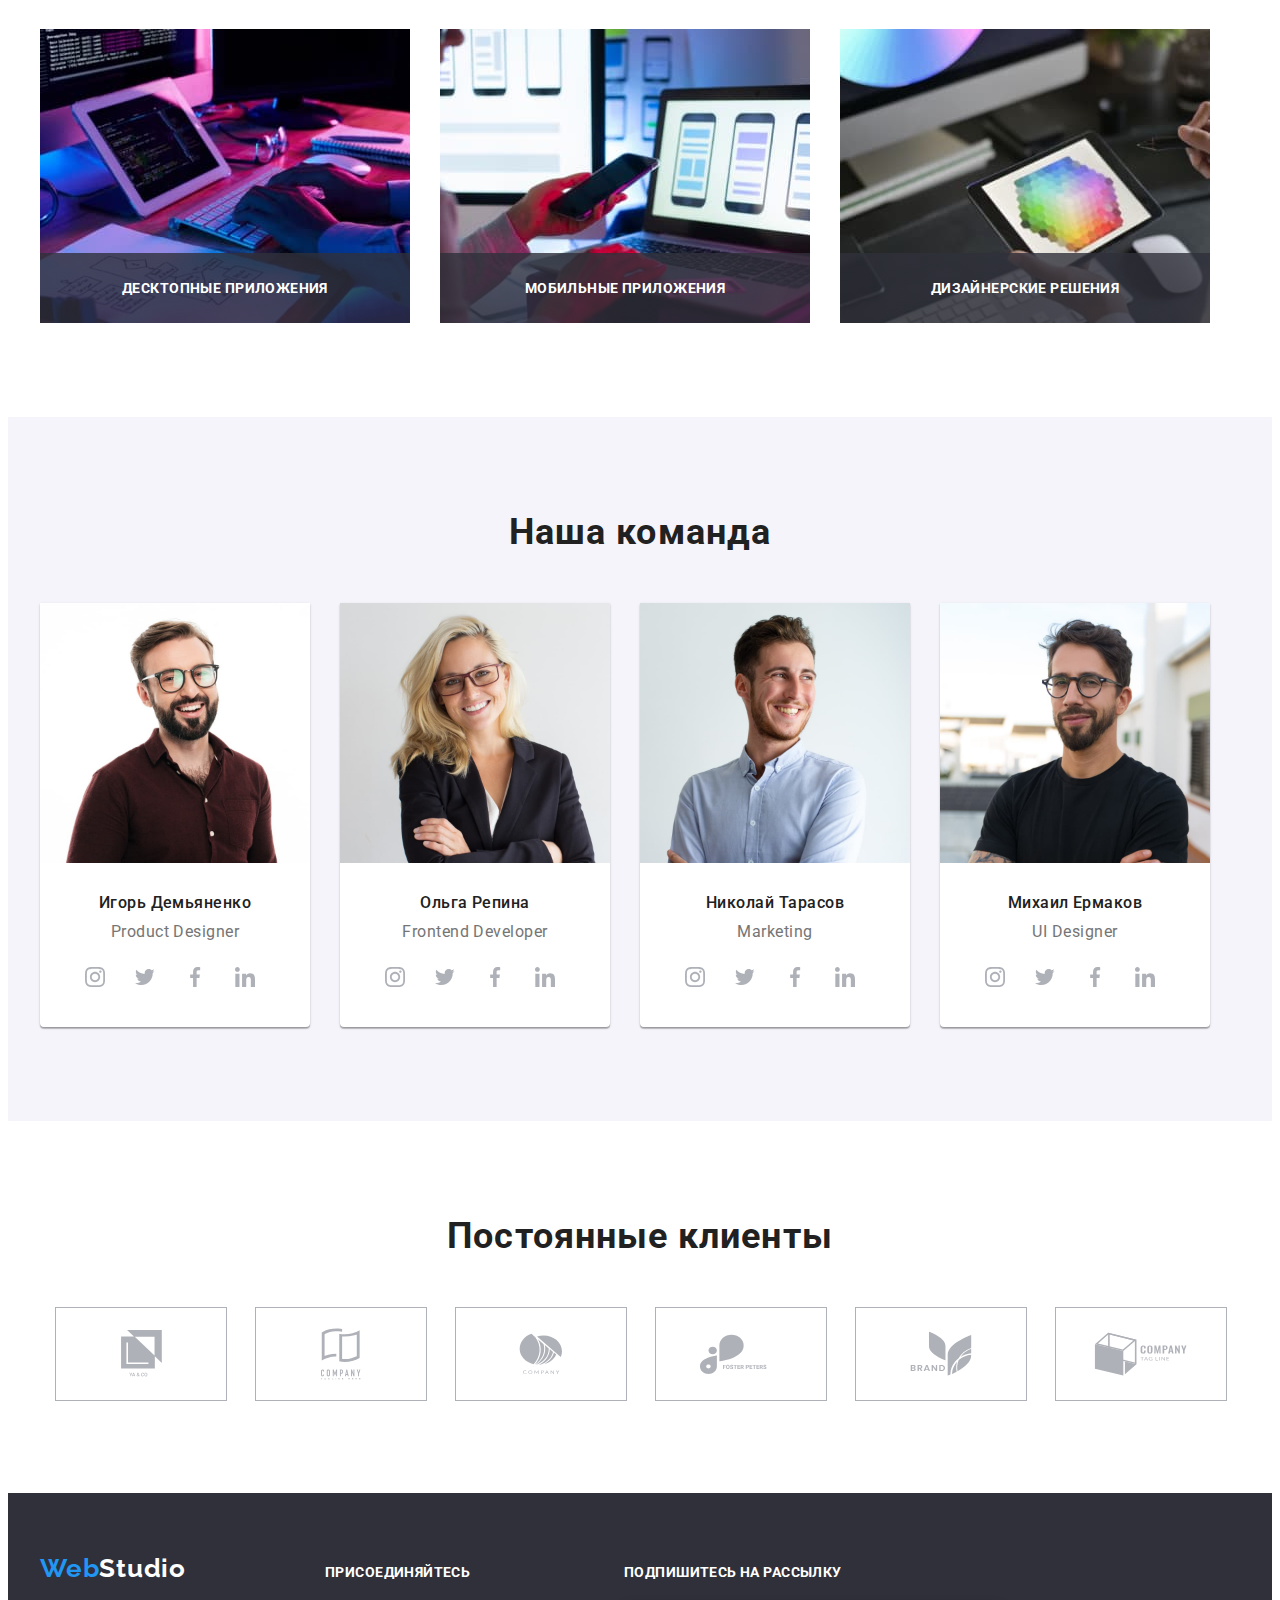
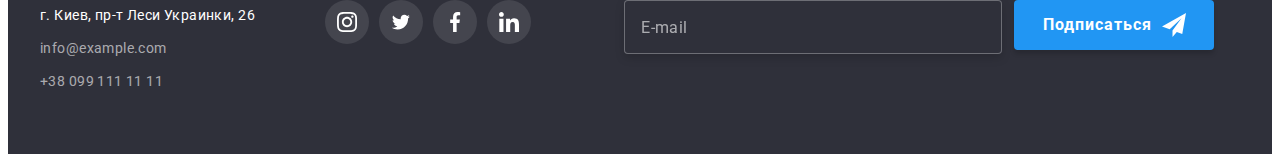
==== commit c7acd373: "Исправляет placeholder в footer" ====
--- a/index.html
+++ b/index.html
@@ -5,7 +5,7 @@
     <meta charset="UTF-8">
     <meta http-equiv="X-UA-Compatible" content="IE=edge">
     <meta name="viewport" content="width=device-width, initial-scale=1.0">
-    <title>goit-markup-hw-03</title>
+    <title>goit-markup-hw-06</title>
     <link rel="preconnect" href="https://fonts.googleapis.com">
     <link rel="preconnect" href="https://fonts.gstatic.com" crossorigin>
     <link
@@ -66,6 +66,45 @@
                             <use href="./images/icons.svg#modal-icon-close"></use>
                         </svg>
                     </button>
+                    <h2 class="modal-title">Оставьте свои данные, мы вам перезвоним</h2>
+                    <form name="modal-form" class="modal-form">
+                        <label class="modal-form-field">
+                            <span class="modal-label">Имя</span>
+                            <input type="text" class="modal-input">
+                            <svg class="modal-icons" width="18" height="18">
+                                <use href="./images/icons.svg#modal-icon-name"></use>
+                            </svg>
+                        </label>
+                        <label class="modal-form-field">
+                            <span class="modal-label">Телефон</span>
+                            <input type="tel" class="modal-input">
+                            <svg class="modal-icons" width="18" height="18">
+                                <use href="./images/icons.svg#modal-icon-phone"></use>
+                            </svg>
+                        </label>
+                        <label class="modal-form-field">
+                            <span class="modal-label">Почта</span>
+                            <input type="email" class="modal-input">
+                            <svg class="modal-icons" width="18" height="18">
+                                <use href="./images/icons.svg#modal-icon-email"></use>
+                            </svg>
+                        </label>
+                        <label class="modal-form-field-textatea">
+                            <span class="modal-label">Комментарий</span>
+                            <textarea class="textarea-input" placeholder="Введите текст"></textarea>
+                        </label>
+                        <label class="modal-form-field-checkbox">                            
+                            <input type="checkbox" class="modal-checkbox-input">
+                            <svg class="modal-icon-uncheck" width="16" height="15">
+                                <use href="./images/icons.svg#modal-icon-uncheck"></use>
+                            </svg>
+                            <svg class="modal-icon-check" width="16" height="15">
+                                <use href="./images/icons.svg#modal-icon-check"></use>
+                            </svg>
+                            <span class="modal-label-checkbox">Соглашаюсь с рассылкой и принимаю <a class="modal-licens-link" href="">Условия договора</a></span>
+                        </label>
+                        <button class="modal-submit-btn">Отправить</button>
+                    </form>
                 </div>
             </div>
         </section>
@@ -391,8 +430,7 @@
             <div class="footer-container-newsletter">
                 <h2 class="footer-newsletter-title">Подпишитесь на рассылку</h2>
                 <form name="newsletter-sender" class="footer-newsletter-field">
-                    <input type="email" name="email" class="footer-newsletter-input" id="email">
-                    <label for="email" class="footer-newsletter-label">E-mail</label>
+                    <input type="email" name="email" class="footer-newsletter-input" id="newsletter-sender-email" placeholder="E-mail">
                     <button type="submit" class="footer-newsletter-btn">
                         Подписаться
                         <svg class="footer-send-icon" width="24" height="24">
--- a/css/style.css
+++ b/css/style.css
@@ -18,9 +18,17 @@
     --title-text-color: #212121;
     --action-color: #2196F3;
     --hero-title-color: #FFFFFF;
+    --btn-text-color: #FFFFFF;
     --hero-btn-text-color: #FFFFFF;
     --hero-btn-bcg-color-action: #188CE8;
     --footer-mailphone-text-color: rgba(255, 255, 255, 0.6);
+
+    --footer-btn-color: #2196F3;
+
+    --modal-action-color: #2196F3;
+    --modal-btn-color: #2196F3;
+    --modal-btn-action-color: #188CE8;
+    --modal-background-color: #FFFFFF;
 
     --maim-background-color: #FFFFFF;
     --second-background-color: #F5F4FA;
@@ -235,7 +243,6 @@
     padding-bottom: 200px;
     margin-left: auto;
     margin-right: auto;
-    /* outline: solid red 1px; */
 
     height: 600px;
     max-width: 1600px;
@@ -319,27 +326,241 @@
     min-width: 528px;
     min-height: 581px;
 
-    padding-top: 8px;
-    padding-right: 8px;
-
-    background-color: #FFFFFF;
+    padding: 40px;
+
+    text-align: left;
+
+    background-color: var(--modal-background-color);
     box-shadow: 0px 1px 3px rgba(0, 0, 0, 0.12), 0px 1px 1px rgba(0, 0, 0, 0.14), 0px 2px 1px rgba(0, 0, 0, 0.2);
     border-radius: 4px;
 }
 
 .modal-close-btn {
+    position: absolute;
+    right: 8px;
+    top: 8px;
+
+    width: 30px;
+    height: 30px;
+
+    border-radius: 50%;
+    border: 1px solid rgba(0, 0, 0, 0.1);
+    background-color: var(--btn-text-color);
+    cursor: pointer;
+
+    transition-property: fill;
+    transition-duration: var(--trans-duration);
+    transition-timing-function: var(--trans-timing);
+}
+
+.modal-close-btn:hover,
+.modal-close-btn:focus {
+    fill: var(--modal-action-color);
+}
+
+.modal-title {
+    margin-bottom: 12px;
+
+    font-family: 'Roboto';
+    font-style: normal;
+    font-weight: 700;
+    font-size: 20px;
+    line-height: 23px;
+    text-align: center;
+    letter-spacing: 0.03em;
+    
+    color: #212121;
+}
+
+.modal-form-field {
+    position: relative;  
+    display: block;  
+    
+    margin-left: auto;
+    margin-right: auto;
+    margin-bottom: 10px;
+
+    
+}
+
+.modal-label {
+    display: block;
+    margin-bottom: 4px;
+
+    font-family: 'Roboto';
+    font-style: normal;
+    font-weight: 400;
+    font-size: 12px;
+    line-height: 14px;
+    letter-spacing: 0.01em;
+    
+    color: #757575;
+}
+
+.modal-input {
+    width: 448px;
+    height: 40px;
+    padding-left: 42px;
+
+    border: 1px solid rgba(33, 33, 33, 0.2);
+    border-radius: 4px;
+    outline: none;
+
+    transition-property: border-color;
+    transition-duration: var(--trans-duration);
+    transition-timing-function: var(--trans-timing);
+}
+
+.modal-icons {
+    position: absolute;
+    bottom: 50%;
+    left: 12px;
+    transform: translateY(100%);
+
+    transition-property: fill;
+    transition-duration: var(--trans-duration);
+    transition-timing-function: var(--trans-timing);
+}
+
+.modal-form-field:focus-within > .modal-input {
+    border-color: var(--modal-action-color);
+}
+
+.modal-form-field:focus-within > .modal-icons {
+    fill: var(--modal-action-color);
+}
+
+.modal-form-field:nth-child(4) {
+    margin-bottom: 20px;
+}
+
+.modal-form-field-textatea {
+    margin-bottom: 20px;
+    display: block;
+}
+
+.textarea-input {
+    width: 448px;
+    height: 120px;
+    padding-top: 12px;
+    padding-bottom: 12px;
+    padding-left: 16px;
+    padding-right: 16px;
+
+    resize: none;
+
+    border: 1px solid rgba(33, 33, 33, 0.2);
+    border-radius: 4px;
+    outline: none;
+
+    transition-property: border-color;
+    transition-duration: var(--trans-duration);
+    transition-timing-function: var(--trans-timing);
+}
+
+.textarea-input::placeholder {
+    font-family: 'Roboto';
+    font-style: normal;
+    font-weight: 400;
+    font-size: 12px;
+    line-height: 14px;
+    letter-spacing: 0.01em;
+    
+    color: rgba(117, 117, 117, 0.5);
+}
+
+.modal-form-field-textatea:focus-within > .textarea-input {
+    border-color: var(--modal-action-color);
+}
+
+
+.modal-form-field-checkbox {
     display: flex;
     justify-content: center;
     align-items: center;
+    margin-bottom: 30px;
+}
+
+.modal-checkbox-input {
+    position: absolute;
+    width: 1px;
+    height: 1px;
+    margin: -1px;
+    border: 0;
+    padding: 0;
+    
+    white-space: nowrap;
+    clip-path: inset(100%);
+    clip: rect(0 0 0 0);
+    overflow: hidden;
+}
+
+.modal-label-checkbox {
+    font-family: 'Roboto';
+    font-style: normal;
+    font-weight: 400;
+    font-size: 14px;
+    line-height: 24px;
+    letter-spacing: 0.03em;
+    
+    color: #757575;
+}
+
+.modal-licens-link {
+    color: var(--modal-action-color);
+}
+
+.modal-icon-check {
+    display: none;
+}
+
+.modal-icon-uncheck {
+    margin-right: 8.38px;
+}
+
+.modal-checkbox-input:checked ~ .modal-icon-check {
+    display: block;
+    background-color: var(--modal-action-color);
+    margin-right: 8.38px;
+    border-radius: 2px;
+}
+
+.modal-checkbox-input:checked ~ .modal-icon-uncheck {
+    display: none;
+}
+
+.modal-submit-btn {
+    width: 200px;
+    height: 50px;
     margin-left: auto;
-
-    width: 30px;
-    height: 30px;
-
-    border-radius: 50%;
-    border: 1px solid rgba(0, 0, 0, 0.1);
-    background-color: #FFFFFF;
+    margin-right: auto;
+    display: block;
+
+    border: none;
+    background-color: var(--modal-btn-color);
+    box-shadow: 0px 4px 4px rgba(0, 0, 0, 0.15);
+    border-radius: 4px;
+
+    font-family: 'Roboto';
+    font-style: normal;
+    font-weight: 700;
+    font-size: 16px;
+    line-height: 30px;
+    text-align: center;
+    letter-spacing: 0.06em;
+    
+    color: #FFFFFF;
+
     cursor: pointer;
+
+    transition-property: background-color;
+    transition-duration: var(--trans-duration);
+    transition-timing-function: var(--trans-timing);
+}
+
+.modal-submit-btn:focus,
+.modal-submit-btn:hover {
+    background-color: var(--modal-btn-action-color);
 }
 
 /*=============================== Main-main-pages =============================*/
@@ -745,6 +966,16 @@
     width: 358px;
     height: 50px;
     margin-right: 12px;
+    padding-left: 16px;
+
+    font-family: 'Roboto';
+    font-style: normal;
+    font-weight: 400;
+    font-size: 16px;
+    line-height: 20px;
+    letter-spacing: 0.03em;
+    
+    color: rgba(255, 255, 255, 0.6);
 
     border: 1px solid rgba(255, 255, 255, 0.3);
     filter: drop-shadow(0px 4px 4px rgba(0, 0, 0, 0.15));
@@ -752,7 +983,7 @@
     background-color: var(--footer-background-color);
 }
 
-.footer-newsletter-label {
+.footer-newsletter-input::placeholder {
     position: absolute;
     left: 16px;
     top: 50%;
@@ -785,8 +1016,8 @@
     text-align: left;
     letter-spacing: 0.06em;
     
-    color: #FFFFFF;
-    background: #2196F3;
+    color: var(--btn-text-color);
+    background-color: var(--footer-btn-color);
     box-shadow: 0px 4px 4px rgba(0, 0, 0, 0.15);
     border-radius: 4px;
     border: none;
